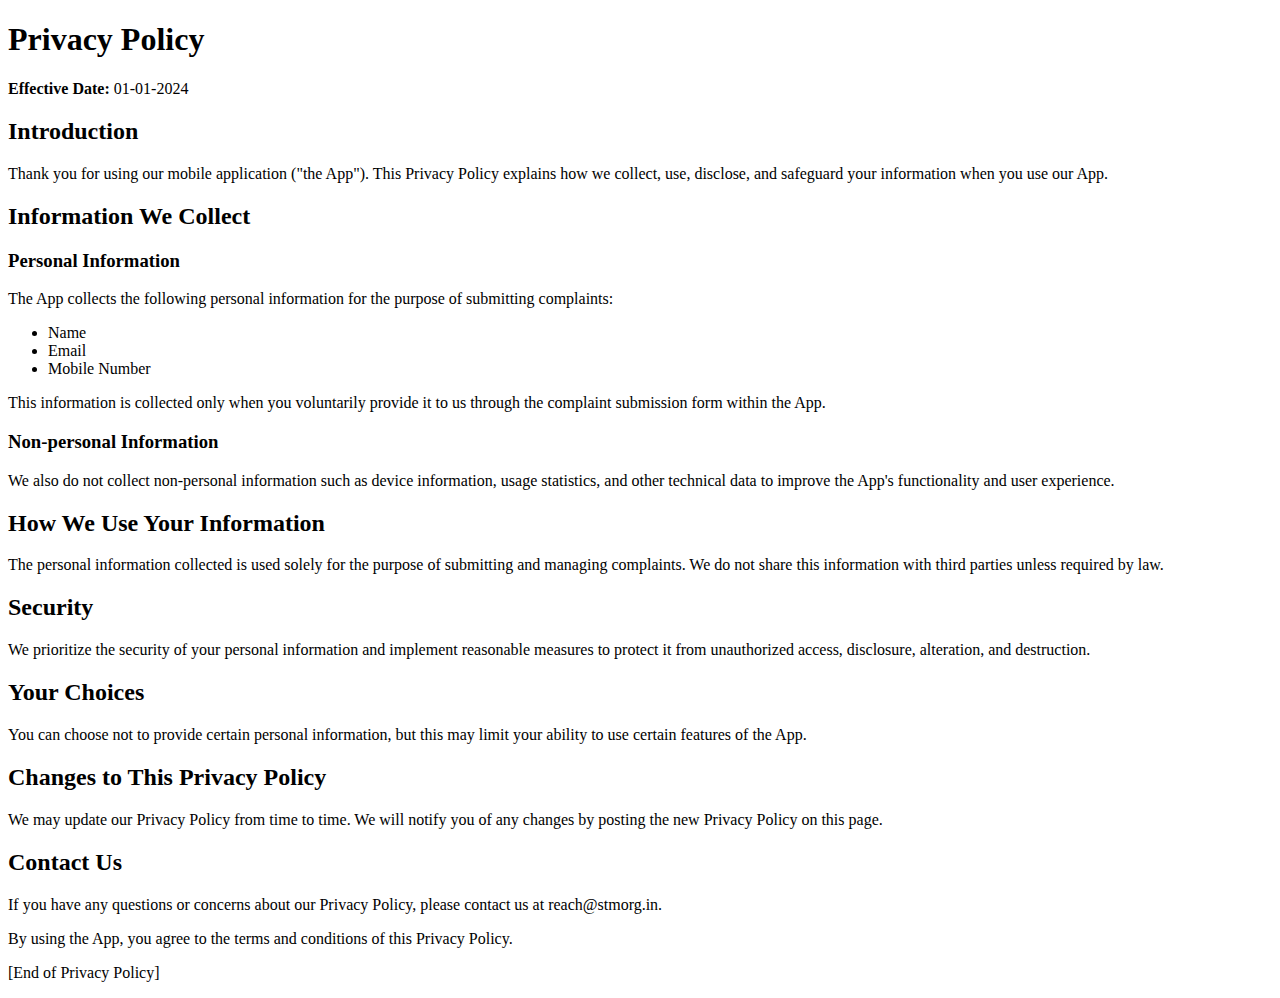
==== privacy_policy.html @ c6630254 "askstm: add privacy policy" ====
<!DOCTYPE html>
<html lang="en">
<head>
  <meta charset="UTF-8">
  <meta name="viewport" content="width=device-width, initial-scale=1.0">
  <title>Privacy Policy</title>
</head>
<body>

  <h1>Privacy Policy</h1>

  <p><strong>Effective Date:</strong> 01-01-2024</p>

  <h2>Introduction</h2>

  <p>Thank you for using our mobile application ("the App"). This Privacy Policy explains how we collect, use, disclose, and safeguard your information when you use our App.</p>

  <h2>Information We Collect</h2>

  <h3>Personal Information</h3>

  <p>The App collects the following personal information for the purpose of submitting complaints:</p>

  <ul>
    <li>Name</li>
    <li>Email</li>
    <li>Mobile Number</li>
  </ul>

  <p>This information is collected only when you voluntarily provide it to us through the complaint submission form within the App.</p>

  <h3>Non-personal Information</h3>

  <p>We also do not collect non-personal information such as device information, usage statistics, and other technical data to improve the App's functionality and user experience.</p>

  <h2>How We Use Your Information</h2>

  <p>The personal information collected is used solely for the purpose of submitting and managing complaints. We do not share this information with third parties unless required by law.</p>


  <h2>Security</h2>

  <p>We prioritize the security of your personal information and implement reasonable measures to protect it from unauthorized access, disclosure, alteration, and destruction.</p>

  <h2>Your Choices</h2>

  <p>You can choose not to provide certain personal information, but this may limit your ability to use certain features of the App.</p>

  <h2>Changes to This Privacy Policy</h2>

  <p>We may update our Privacy Policy from time to time. We will notify you of any changes by posting the new Privacy Policy on this page.</p>

  <h2>Contact Us</h2>

  <p>If you have any questions or concerns about our Privacy Policy, please contact us at reach@stmorg.in.</p>

  <p>By using the App, you agree to the terms and conditions of this Privacy Policy.</p>

  <p>[End of Privacy Policy]</p>

</body>
</html>
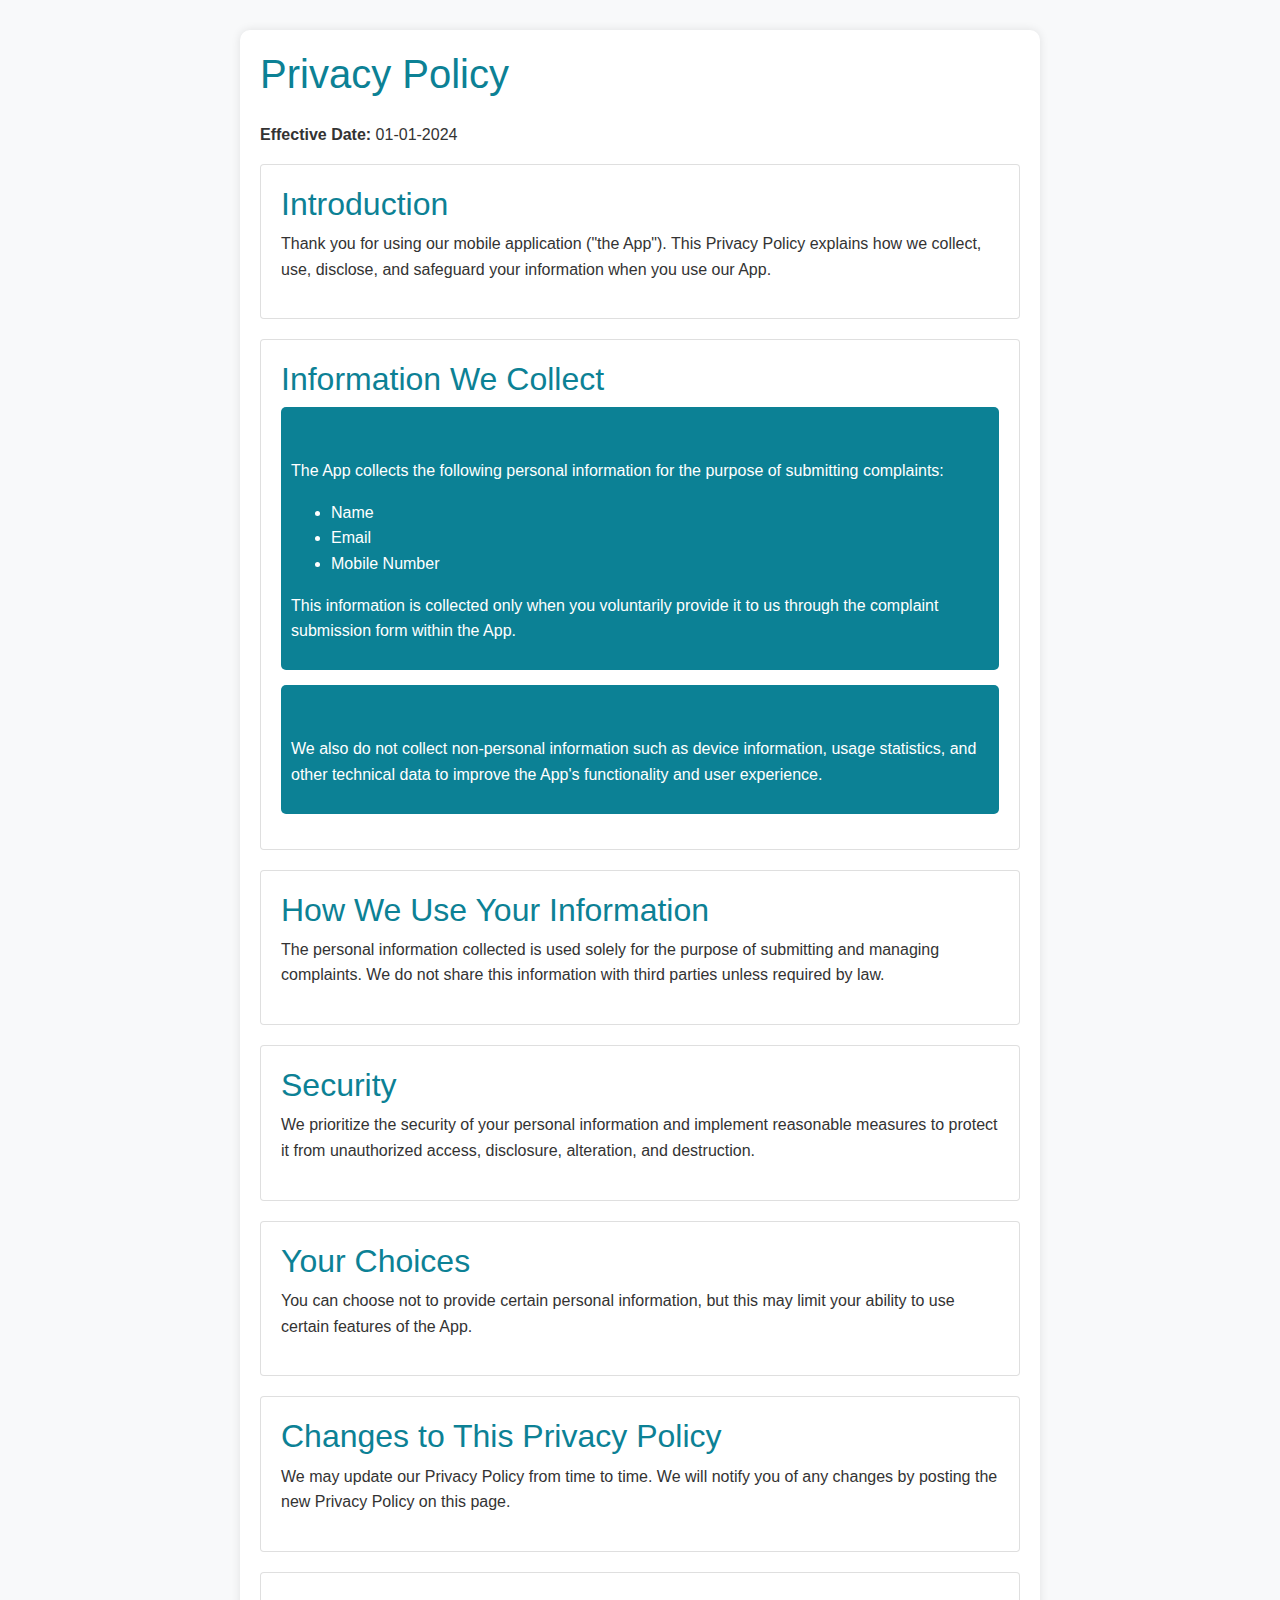
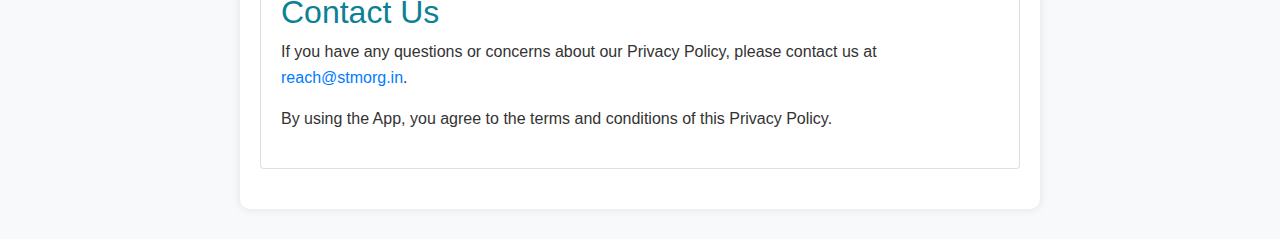
==== commit d8c84ff7: "askstm: redesign privacy policy" ====
--- a/privacy_policy.html
+++ b/privacy_policy.html
@@ -4,59 +4,158 @@
   <meta charset="UTF-8">
   <meta name="viewport" content="width=device-width, initial-scale=1.0">
   <title>Privacy Policy</title>
+
+  <!-- Bootstrap CSS -->
+  <link rel="stylesheet" href="https://stackpath.bootstrapcdn.com/bootstrap/4.3.1/css/bootstrap.min.css">
+  <style>
+    body {
+      font-family: 'Arial', sans-serif;
+      line-height: 1.6;
+      color: #333;
+      background-color: #f8f9fa;
+    }
+
+    h1, h2, h3 {
+      color: #0c8195;
+    }
+
+    .container {
+      max-width: 800px;
+      margin: 30px auto;
+      background-color: #fff;
+      padding: 20px;
+      border-radius: 10px;
+      box-shadow: 0 0 10px rgba(0, 0, 0, 0.1);
+    }
+
+    .card {
+      margin-bottom: 20px;
+    }
+
+    .privacy-point {
+      background-color: #0c8195;
+      color: #fff;
+      padding: 10px;
+      margin-bottom: 15px;
+      border-radius: 5px;
+    }
+
+    table {
+      width: 100%;
+      border-collapse: collapse;
+      margin-top: 20px;
+    }
+
+    table, th, td {
+      border: 1px solid #ddd;
+    }
+
+    th, td {
+      padding: 10px;
+      text-align: left;
+    }
+
+    th {
+      background-color: #0c8195;
+      color: #fff;
+    }
+  </style>
 </head>
 <body>
 
-  <h1>Privacy Policy</h1>
+  <div class="container">
+    <h1 class="mb-4">Privacy Policy</h1>
 
-  <p><strong>Effective Date:</strong> 01-01-2024</p>
+    <p><strong>Effective Date:</strong> 01-01-2024</p>
 
-  <h2>Introduction</h2>
+    <div class="card">
+      <div class="card-body">
+        <h2>Introduction</h2>
+        <p>Thank you for using our mobile application ("the App"). This Privacy Policy explains how we collect, use, disclose, and safeguard your information when you use our App.</p>
+      </div>
+    </div>
 
-  <p>Thank you for using our mobile application ("the App"). This Privacy Policy explains how we collect, use, disclose, and safeguard your information when you use our App.</p>
+    <div class="card">
+      <div class="card-body">
+        <h2>Information We Collect</h2>
 
-  <h2>Information We Collect</h2>
+        <div class="privacy-point">
+          <h3>Personal Information</h3>
+          <p>The App collects the following personal information for the purpose of submitting complaints:</p>
+          <ul>
+            <li>Name</li>
+            <li>Email</li>
+            <li>Mobile Number</li>
+          </ul>
+          <p>This information is collected only when you voluntarily provide it to us through the complaint submission form within the App.</p>
+        </div>
 
-  <h3>Personal Information</h3>
+        <div class="privacy-point">
+          <h3>Non-personal Information</h3>
+          <p>We also do not collect non-personal information such as device information, usage statistics, and other technical data to improve the App's functionality and user experience.</p>
+        </div>
+      </div>
+    </div>
 
-  <p>The App collects the following personal information for the purpose of submitting complaints:</p>
+    <div class="card">
+      <div class="card-body">
+        <h2>How We Use Your Information</h2>
+        <p>The personal information collected is used solely for the purpose of submitting and managing complaints. We do not share this information with third parties unless required by law.</p>
+      </div>
+    </div>
 
-  <ul>
-    <li>Name</li>
-    <li>Email</li>
-    <li>Mobile Number</li>
-  </ul>
+    <div class="card">
+      <div class="card-body">
+        <h2>Security</h2>
+        <p>We prioritize the security of your personal information and implement reasonable measures to protect it from unauthorized access, disclosure, alteration, and destruction.</p>
+      </div>
+    </div>
 
-  <p>This information is collected only when you voluntarily provide it to us through the complaint submission form within the App.</p>
+    <div class="card">
+      <div class="card-body">
+        <h2>Your Choices</h2>
+        <p>You can choose not to provide certain personal information, but this may limit your ability to use certain features of the App.</p>
+      </div>
+    </div>
 
-  <h3>Non-personal Information</h3>
+    <div class="card">
+      <div class="card-body">
+        <h2>Changes to This Privacy Policy</h2>
+        <p>We may update our Privacy Policy from time to time. We will notify you of any changes by posting the new Privacy Policy on this page.</p>
+      </div>
+    </div>
 
-  <p>We also do not collect non-personal information such as device information, usage statistics, and other technical data to improve the App's functionality and user experience.</p>
+    <div class="card">
+      <div class="card-body">
+        <h2>Contact Us</h2>
+        <p>If you have any questions or concerns about our Privacy Policy, please contact us at <a href="mailto:reach@stmorg.in">reach@stmorg.in</a>.</p>
+        <p>By using the App, you agree to the terms and conditions of this Privacy Policy.</p>
+      </div>
+    </div>
 
-  <h2>How We Use Your Information</h2>
+    <!-- <table>
+      <thead>
+        <tr>
+          <th>Privacy Policy Requirements</th>
+        </tr>
+      </thead>
+      <tbody>
+        <tr>
+          <td>Be linked on your app’s store listing page in Play Console and within the app itself.</td>
+        </tr>
+        <tr>
+          <td>Hold reference to the entity (for example, developer, company) named in the app’s Google Play listing or the app.</td>
+        </tr>
+        <tr>
+          <td>Include a clear labeling as a privacy policy.</td>
+        </tr>
+      </tbody>
+    </table> -->
+  </div>
 
-  <p>The personal information collected is used solely for the purpose of submitting and managing complaints. We do not share this information with third parties unless required by law.</p>
-
-
-  <h2>Security</h2>
-
-  <p>We prioritize the security of your personal information and implement reasonable measures to protect it from unauthorized access, disclosure, alteration, and destruction.</p>
-
-  <h2>Your Choices</h2>
-
-  <p>You can choose not to provide certain personal information, but this may limit your ability to use certain features of the App.</p>
-
-  <h2>Changes to This Privacy Policy</h2>
-
-  <p>We may update our Privacy Policy from time to time. We will notify you of any changes by posting the new Privacy Policy on this page.</p>
-
-  <h2>Contact Us</h2>
-
-  <p>If you have any questions or concerns about our Privacy Policy, please contact us at reach@stmorg.in.</p>
-
-  <p>By using the App, you agree to the terms and conditions of this Privacy Policy.</p>
-
-  <p>[End of Privacy Policy]</p>
-
+  <!-- Bootstrap JS and dependencies -->
+  <script src="https://code.jquery.com/jquery-3.3.1.slim.min.js"></script>
+  <script src="https://cdnjs.cloudflare.com/ajax/libs/popper.js/1.14.7/umd/popper.min.js"></script>
+  <script src="https://stackpath.bootstrapcdn.com/bootstrap/4.3.1/js/bootstrap.min.js"></script>
 </body>
 </html>
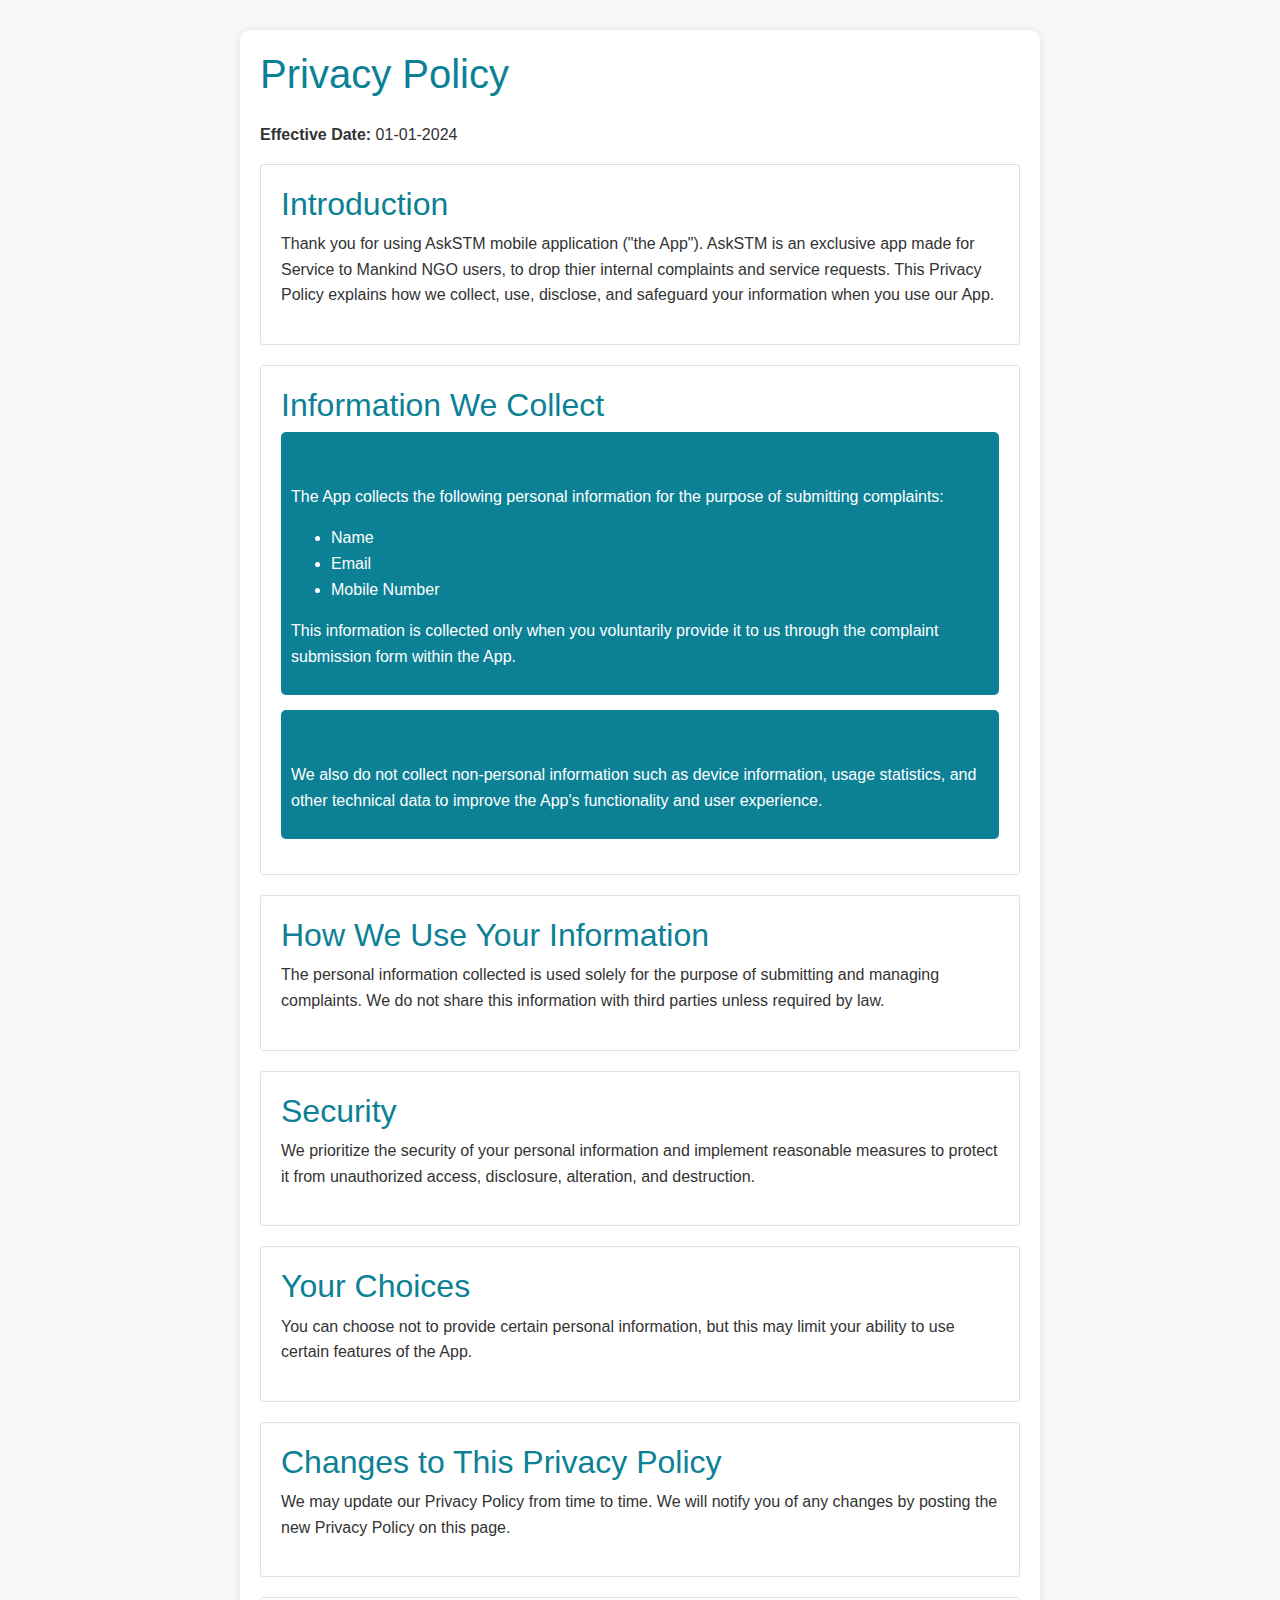
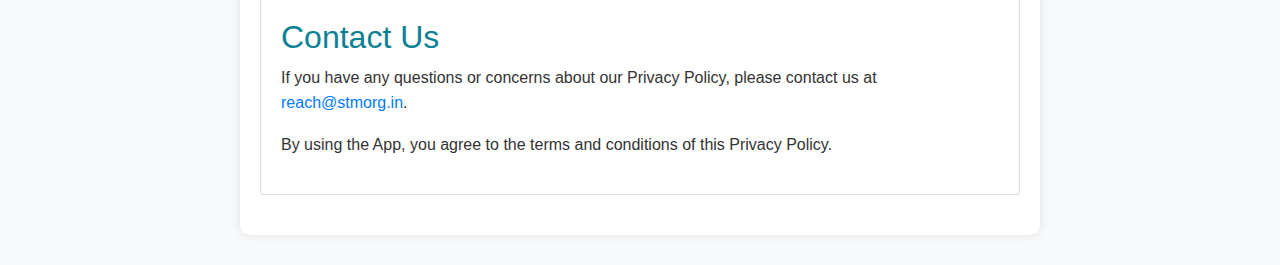
==== commit d9e680d9: "askstm: update privacy policy" ====
--- a/privacy_policy.html
+++ b/privacy_policy.html
@@ -71,7 +71,7 @@
     <div class="card">
       <div class="card-body">
         <h2>Introduction</h2>
-        <p>Thank you for using our mobile application ("the App"). This Privacy Policy explains how we collect, use, disclose, and safeguard your information when you use our App.</p>
+        <p>Thank you for using AskSTM mobile application ("the App"). AskSTM is an exclusive app made for Service to Mankind NGO users, to drop thier internal complaints and service requests. This Privacy Policy explains how we collect, use, disclose, and safeguard your information when you use our App.</p>
       </div>
     </div>
 
